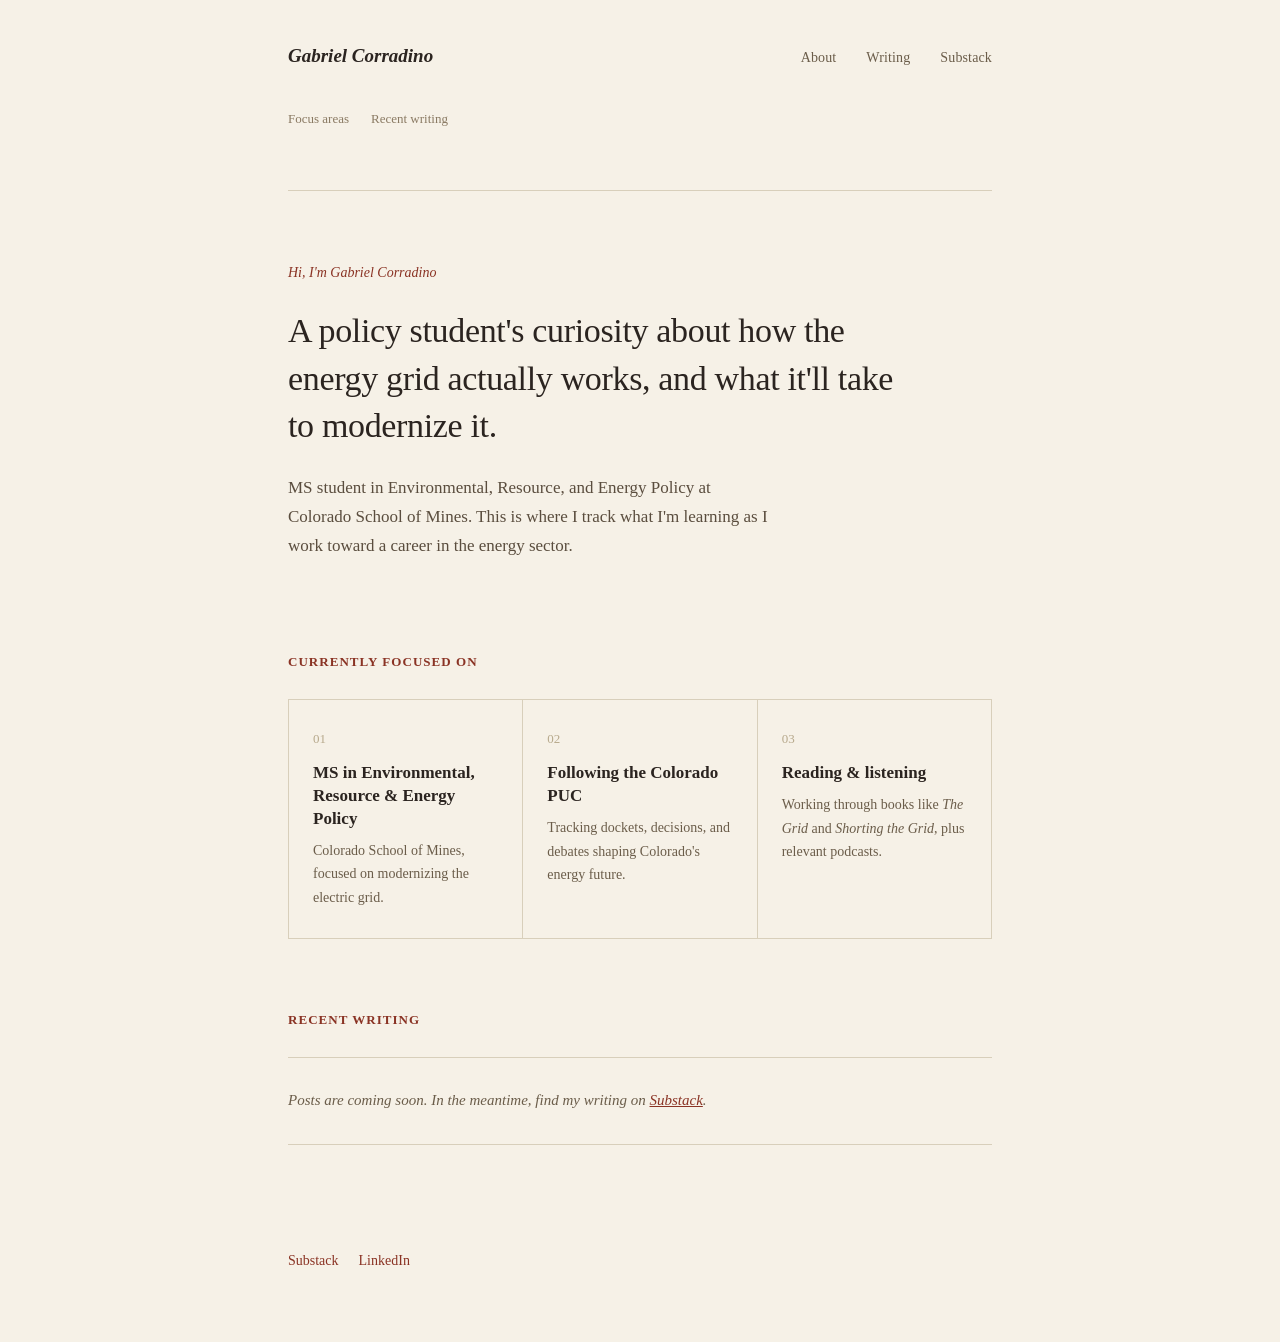
==== index.html @ 821c1f2f "Initial site: landing, about, and writing pages" ====
<!DOCTYPE html>
<html lang="en">
<head>
<meta charset="UTF-8">
<meta name="viewport" content="width=device-width, initial-scale=1.0">
<title>Gabriel Corradino</title>
<link rel="stylesheet" href="assets/style.css">
</head>
<body>
<div class="wrap">
  <nav>
    <a class="brand" href="index.html">Gabriel Corradino</a>
    <div class="links">
      <a href="about.html">About</a>
      <a href="posts/index.html">Writing</a>
      <a href="https://substack.com/@gabrielcorradino" target="_blank" rel="noopener">Substack</a>
    </div>
  </nav>
  <div class="subnav">
    <a href="#focus">Focus areas</a>
    <a href="#writing">Recent writing</a>
  </div>

  <div class="hero">
    <div class="eyebrow">Hi, I'm Gabriel Corradino</div>
    <h1>A policy student's curiosity about how the energy grid actually works, and what it'll take to modernize it.</h1>
    <p>MS student in Environmental, Resource, and Energy Policy at Colorado School of Mines. This is where I track what I'm learning as I work toward a career in the energy sector.</p>
  </div>

  <section id="focus">
    <h2>Currently Focused On</h2>
    <div class="focus-grid">
      <div class="focus-card">
        <div class="count">01</div>
        <h3>MS in Environmental, Resource &amp; Energy Policy</h3>
        <p>Colorado School of Mines, focused on modernizing the electric grid.</p>
      </div>
      <div class="focus-card">
        <div class="count">02</div>
        <h3>Following the Colorado PUC</h3>
        <p>Tracking dockets, decisions, and debates shaping Colorado's energy future.</p>
      </div>
      <div class="focus-card">
        <div class="count">03</div>
        <h3>Reading &amp; listening</h3>
        <p>Working through books like <em>The Grid</em> and <em>Shorting the Grid</em>, plus relevant podcasts.</p>
      </div>
    </div>
  </section>

  <section id="writing">
    <h2>Recent Writing</h2>
    <div class="empty-state">
      Posts are coming soon. In the meantime, find my writing on <a href="https://substack.com/@gabrielcorradino" target="_blank" rel="noopener">Substack</a>.
    </div>
  </section>

  <footer>
    <a href="https://substack.com/@gabrielcorradino" target="_blank" rel="noopener">Substack</a>
    <a href="https://www.linkedin.com/in/gabriel-corradino-7b0187227/" target="_blank" rel="noopener">LinkedIn</a>
  </footer>
</div>
</body>
</html>
---- assets/style.css ----
* { margin: 0; padding: 0; box-sizing: border-box; }

body {
  font-family: "Iowan Old Style", "Palatino Linotype", Georgia, "Times New Roman", serif;
  color: #2b2420;
  background: #f6f1e7;
  line-height: 1.7;
}

.wrap { max-width: 760px; margin: 0 auto; padding: 0 28px; }

nav {
  padding: 40px 0 20px;
  display: flex;
  justify-content: space-between;
  align-items: baseline;
}
nav .brand { font-size: 19px; font-weight: 600; font-style: italic; text-decoration: none; color: inherit; }
nav .links a {
  color: #6b5d4a;
  text-decoration: none;
  margin-left: 26px;
  font-size: 14px;
  letter-spacing: 0.01em;
}
nav .links a:hover, nav .links a.active { color: #2b2420; }

.subnav {
  padding: 16px 0 60px;
  border-bottom: 1px solid #d8cfbb;
  font-size: 13px;
  color: #8a7a63;
  display: flex; gap: 22px;
}
.subnav a { color: #8a7a63; text-decoration: none; }
.subnav a:hover, .subnav a.active { color: #8a3324; }

.hero { padding: 70px 0 90px; max-width: 620px; }
.hero .eyebrow {
  font-size: 14px;
  font-style: italic;
  color: #8a3324;
  margin-bottom: 22px;
}
.hero h1 {
  font-size: 34px;
  font-weight: 500;
  line-height: 1.4;
  letter-spacing: -0.01em;
}
.hero h1 em { font-style: italic; color: #8a3324; }
.hero p {
  margin-top: 24px;
  font-size: 17px;
  color: #5a4d3e;
  max-width: 480px;
}

section { padding-bottom: 70px; }
h2 {
  font-size: 13px;
  text-transform: uppercase;
  letter-spacing: 0.08em;
  color: #8a3324;
  margin-bottom: 26px;
}

.focus-grid {
  display: grid;
  grid-template-columns: repeat(3, 1fr);
  gap: 1px;
  background: #d8cfbb;
  border: 1px solid #d8cfbb;
}
.focus-card {
  background: #f6f1e7;
  padding: 28px 24px;
}
.focus-card .count { font-size: 13px; color: #b7a98c; margin-bottom: 12px; }
.focus-card h3 { font-size: 17px; font-weight: 600; margin-bottom: 8px; line-height: 1.35; }
.focus-card p { font-size: 14px; color: #6b5d4a; }

.posts { display: flex; flex-direction: column; }
.post {
  padding: 22px 0;
  border-top: 1px solid #d8cfbb;
  text-decoration: none; color: inherit;
  display: flex; justify-content: space-between; align-items: baseline; gap: 20px;
}
.post:last-child { border-bottom: 1px solid #d8cfbb; }
.post .title { font-size: 17px; font-weight: 600; }
.post .date { font-size: 13px; font-style: italic; color: #8a3324; flex-shrink: 0; white-space: nowrap; }

.empty-state {
  padding: 30px 0;
  border-top: 1px solid #d8cfbb;
  border-bottom: 1px solid #d8cfbb;
  color: #6b5d4a;
  font-size: 15px;
  font-style: italic;
}
.empty-state a { color: #8a3324; }

.about-body { max-width: 600px; }
.about-body p { font-size: 17px; color: #3a3128; margin-bottom: 22px; }

article.post-body { max-width: 600px; }
article.post-body .date { display: block; font-size: 13px; font-style: italic; color: #8a3324; margin-bottom: 10px; }
article.post-body h1 { font-size: 32px; font-weight: 500; margin-bottom: 30px; line-height: 1.35; }
article.post-body p { font-size: 17px; color: #3a3128; margin-bottom: 22px; }

footer {
  padding: 34px 0 70px;
  font-size: 14px;
  color: #8a7a63;
  display: flex; gap: 20px;
}
footer a { color: #8a3324; text-decoration: none; }

@media (max-width: 600px) {
  .focus-grid { grid-template-columns: 1fr; }
  .hero h1 { font-size: 28px; }
}
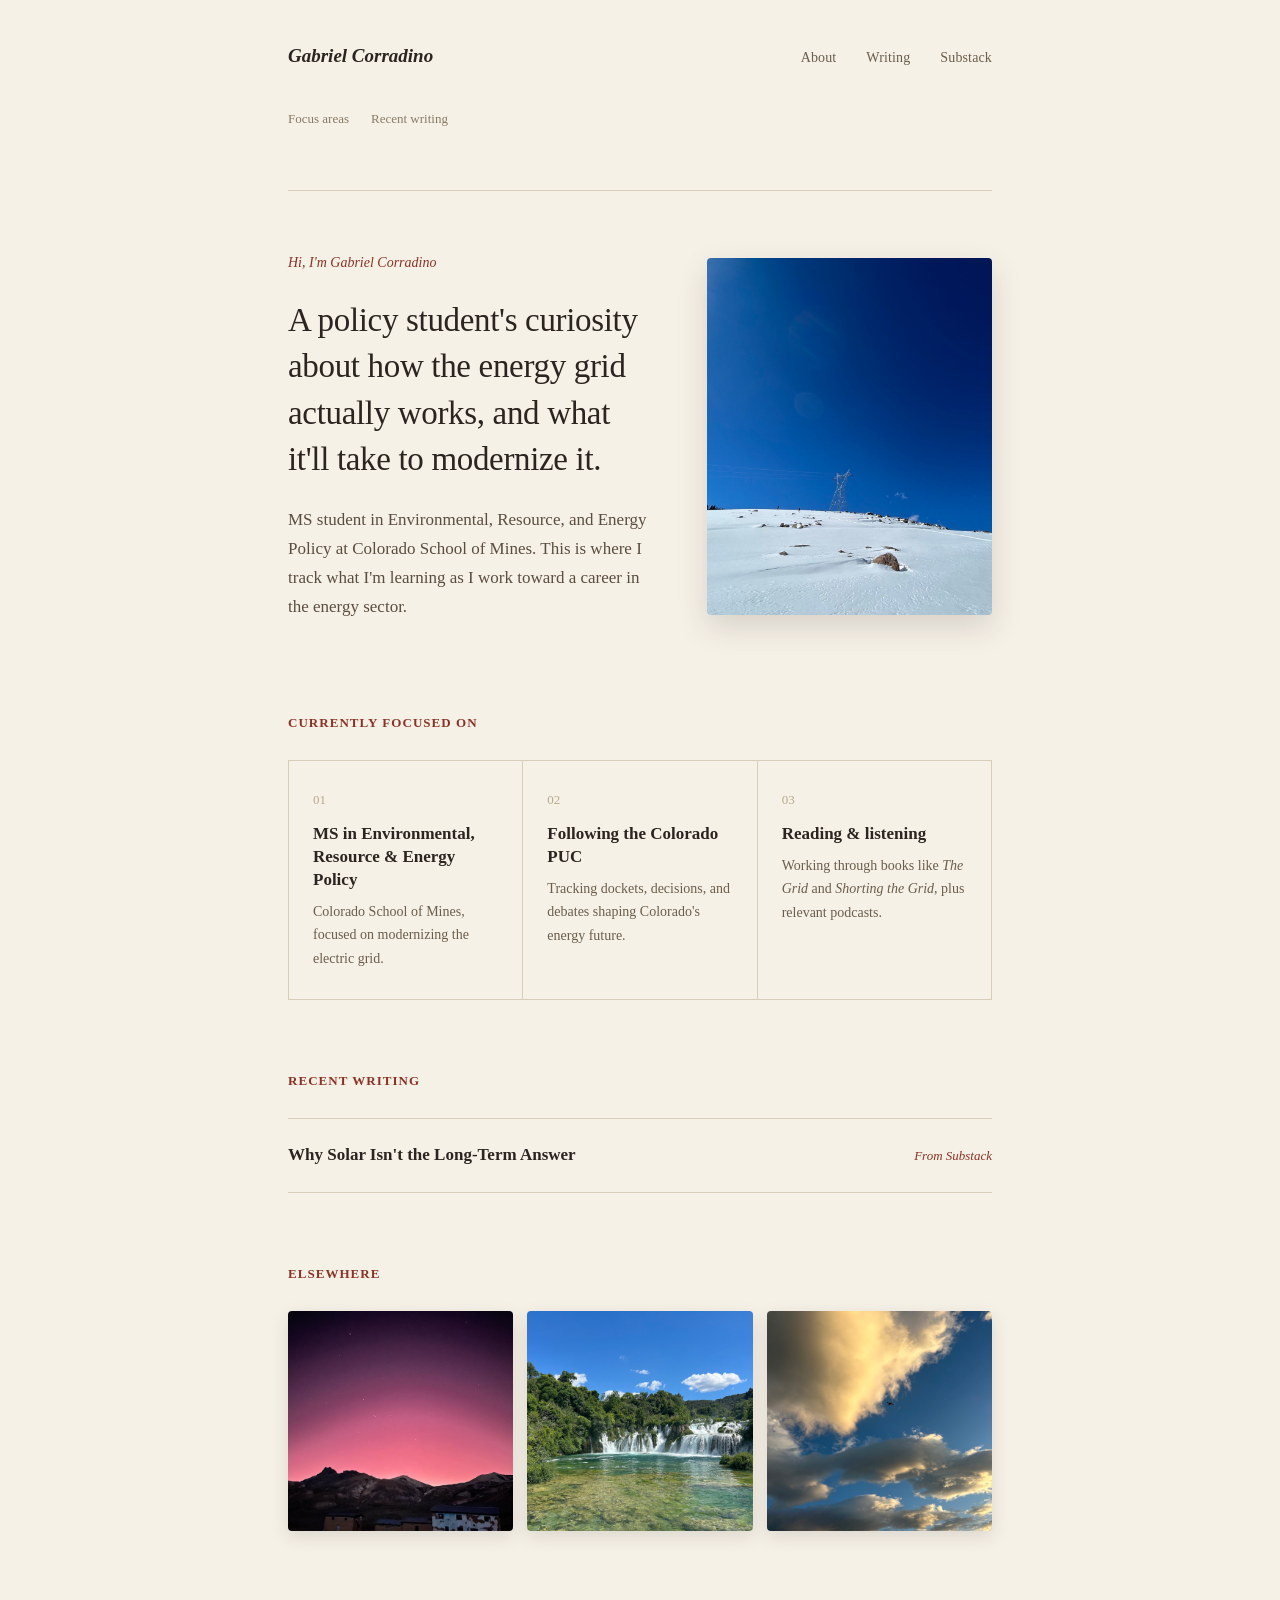
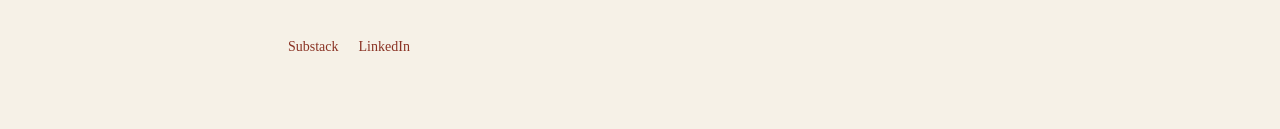
==== commit 32418c9c: "Add images, real headshot, essay post, and visual polish" ====
--- a/index.html
+++ b/index.html
@@ -22,9 +22,14 @@
   </div>
 
   <div class="hero">
-    <div class="eyebrow">Hi, I'm Gabriel Corradino</div>
-    <h1>A policy student's curiosity about how the energy grid actually works, and what it'll take to modernize it.</h1>
-    <p>MS student in Environmental, Resource, and Energy Policy at Colorado School of Mines. This is where I track what I'm learning as I work toward a career in the energy sector.</p>
+    <div class="hero-text">
+      <div class="eyebrow">Hi, I'm Gabriel Corradino</div>
+      <h1>A policy student's curiosity about how the energy grid actually works, and what it'll take to modernize it.</h1>
+      <p>MS student in Environmental, Resource, and Energy Policy at Colorado School of Mines. This is where I track what I'm learning as I work toward a career in the energy sector.</p>
+    </div>
+    <div class="hero-image">
+      <img src="assets/images/energy-skiing.jpg" alt="Backcountry skiing near a transmission line in the Colorado mountains">
+    </div>
   </div>
 
   <section id="focus">
@@ -50,8 +55,23 @@
 
   <section id="writing">
     <h2>Recent Writing</h2>
-    <div class="empty-state">
-      Posts are coming soon. In the meantime, find my writing on <a href="https://substack.com/@gabrielcorradino" target="_blank" rel="noopener">Substack</a>.
+    <div class="posts">
+      <a class="post" href="posts/why-solar-isnt-the-answer.html"><span class="title">Why Solar Isn't the Long-Term Answer</span><span class="date">From Substack</span></a>
+    </div>
+  </section>
+
+  <section>
+    <h2>Elsewhere</h2>
+    <div class="photo-strip">
+      <figure>
+        <img src="assets/images/sunset-mountains.jpg" alt="Pink sunset over mountains">
+      </figure>
+      <figure>
+        <img src="assets/images/croatia-waterfall.jpg" alt="Waterfalls in Krka National Park, Croatia">
+      </figure>
+      <figure>
+        <img src="assets/images/clouds-plane.jpg" alt="Small plane flying between clouds">
+      </figure>
     </div>
   </section>
 
--- a/assets/style.css
+++ b/assets/style.css
@@ -24,6 +24,14 @@
   letter-spacing: 0.01em;
 }
 nav .links a:hover, nav .links a.active { color: #2b2420; }
+nav .links a { position: relative; }
+nav .links a::after {
+  content: ""; position: absolute; left: 0; right: 0; bottom: -4px;
+  height: 1px; background: #8a3324;
+  transform: scaleX(0); transform-origin: left;
+  transition: transform 0.25s ease;
+}
+nav .links a:hover::after, nav .links a.active::after { transform: scaleX(1); }
 
 .subnav {
   padding: 16px 0 60px;
@@ -35,7 +43,13 @@
 .subnav a { color: #8a7a63; text-decoration: none; }
 .subnav a:hover, .subnav a.active { color: #8a3324; }
 
-.hero { padding: 70px 0 90px; max-width: 620px; }
+.hero {
+  padding: 60px 0 90px;
+  display: flex;
+  align-items: center;
+  gap: 48px;
+}
+.hero-text { flex: 1.3; max-width: 480px; }
 .hero .eyebrow {
   font-size: 14px;
   font-style: italic;
@@ -43,7 +57,7 @@
   margin-bottom: 22px;
 }
 .hero h1 {
-  font-size: 34px;
+  font-size: 33px;
   font-weight: 500;
   line-height: 1.4;
   letter-spacing: -0.01em;
@@ -53,8 +67,39 @@
   margin-top: 24px;
   font-size: 17px;
   color: #5a4d3e;
-  max-width: 480px;
 }
+.hero-image { flex: 1; border-radius: 4px; overflow: hidden; box-shadow: 0 12px 30px rgba(43, 36, 32, 0.15); }
+.hero-image img { width: 100%; height: 100%; object-fit: cover; display: block; aspect-ratio: 4/5; }
+
+.photo-strip {
+  display: grid;
+  grid-template-columns: repeat(3, 1fr);
+  gap: 14px;
+  margin-top: 8px;
+}
+.photo-strip figure { margin: 0; border-radius: 4px; overflow: hidden; box-shadow: 0 6px 18px rgba(43, 36, 32, 0.12); }
+.photo-strip img {
+  width: 100%; height: 220px; object-fit: cover; display: block;
+  transition: transform 0.4s ease;
+}
+.photo-strip figure:hover img { transform: scale(1.06); }
+.photo-strip figcaption {
+  font-size: 12px; color: #8a7a63; padding: 8px 2px 0; font-style: italic;
+}
+
+.about-header {
+  display: flex;
+  align-items: center;
+  gap: 32px;
+  padding-top: 50px;
+  margin-bottom: 10px;
+}
+.about-photo {
+  width: 140px; height: 140px; border-radius: 50%;
+  overflow: hidden; flex-shrink: 0;
+  box-shadow: 0 8px 24px rgba(43, 36, 32, 0.18);
+}
+.about-photo img { width: 100%; height: 100%; object-fit: cover; display: block; }
 
 section { padding-bottom: 70px; }
 h2 {
@@ -88,7 +133,8 @@
   display: flex; justify-content: space-between; align-items: baseline; gap: 20px;
 }
 .post:last-child { border-bottom: 1px solid #d8cfbb; }
-.post .title { font-size: 17px; font-weight: 600; }
+.post .title { font-size: 17px; font-weight: 600; transition: transform 0.2s ease; display: inline-block; }
+.post:hover .title { transform: translateX(4px); }
 .post .date { font-size: 13px; font-style: italic; color: #8a3324; flex-shrink: 0; white-space: nowrap; }
 
 .empty-state {
@@ -108,6 +154,11 @@
 article.post-body .date { display: block; font-size: 13px; font-style: italic; color: #8a3324; margin-bottom: 10px; }
 article.post-body h1 { font-size: 32px; font-weight: 500; margin-bottom: 30px; line-height: 1.35; }
 article.post-body p { font-size: 17px; color: #3a3128; margin-bottom: 22px; }
+article.post-body .works-cited { margin-top: 40px; padding-top: 24px; border-top: 1px solid #d8cfbb; }
+article.post-body .works-cited h2 { margin-bottom: 14px; }
+article.post-body .works-cited p { font-size: 14px; color: #6b5d4a; margin-bottom: 12px; }
+article.post-body .source-note { font-size: 14px; font-style: italic; color: #8a7a63; margin-bottom: 30px; }
+article.post-body .source-note a { color: #8a3324; }
 
 footer {
   padding: 34px 0 70px;
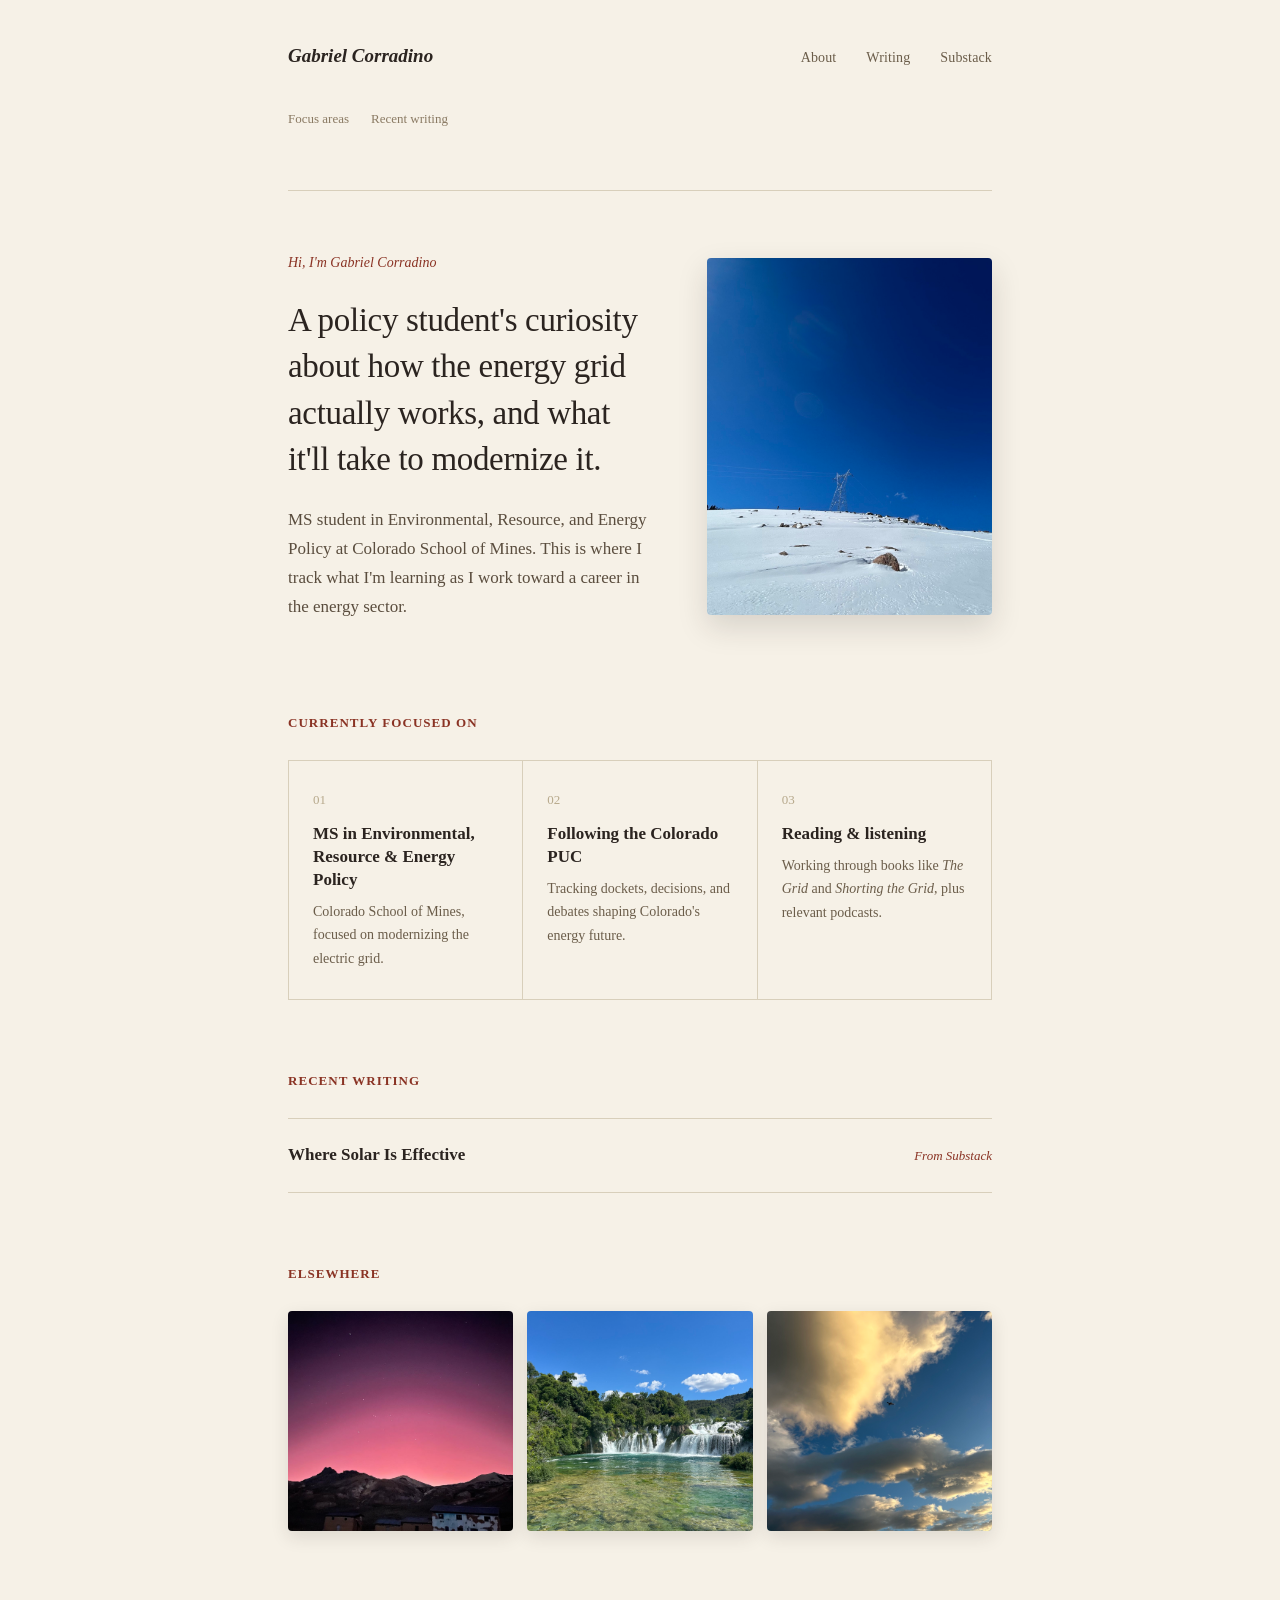
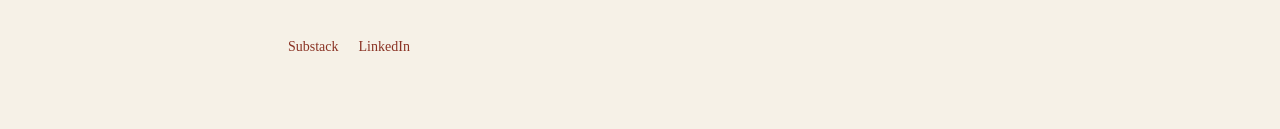
==== commit c4768a53: "Rename solar post title to Where Solar Is Effective" ====
--- a/index.html
+++ b/index.html
@@ -56,7 +56,7 @@
   <section id="writing">
     <h2>Recent Writing</h2>
     <div class="posts">
-      <a class="post" href="posts/why-solar-isnt-the-answer.html"><span class="title">Why Solar Isn't the Long-Term Answer</span><span class="date">From Substack</span></a>
+      <a class="post" href="posts/why-solar-isnt-the-answer.html"><span class="title">Where Solar Is Effective</span><span class="date">From Substack</span></a>
     </div>
   </section>
 
